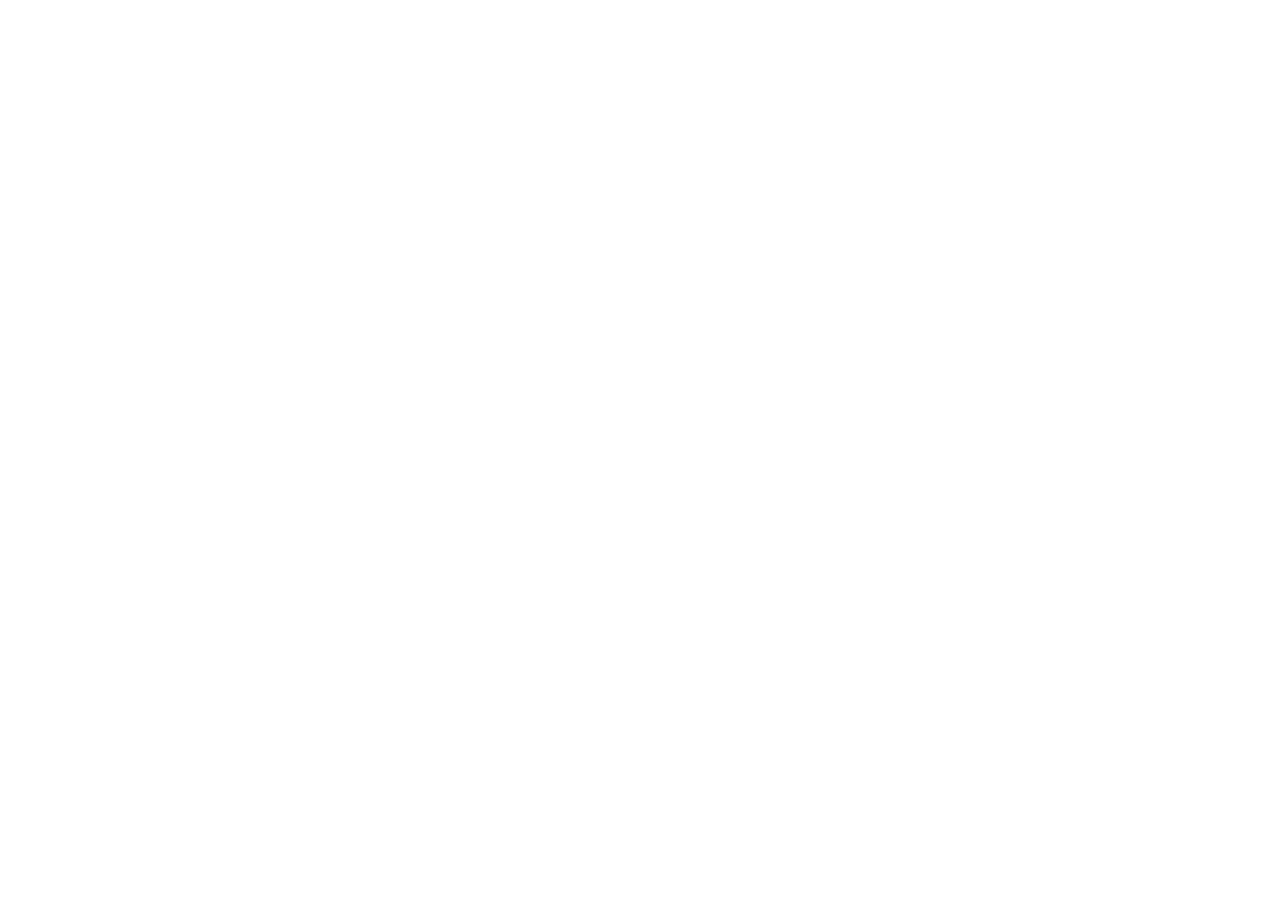
==== about.html @ e8ad6a5b "Init : création du dépôt, arborescence des fichiers et structure HTML de base" ====
<!doctype html>
<html lang="fr">
  <head>
    <meta charset="UTF-8" />
    <meta name="viewport" content="width=device-width, initial-scale=1.0" />
    <title>AfriTalent — Accueil</title>
    <!-- Bootstrap 5 via CDN : feuille de style -->
    <link href="https://cdn.jsdelivr.net/npm/bootstrap@5.3.0/dist/css/bootstrap.min.css" rel="stylesheet" />
    <!-- Votre feuille de style personnelle -->
    <link rel="stylesheet" href="css/style.css" />
  </head>
  <body>
    <!-- Le contenu de la page sera ajoute ici -->
    <!-- Bootstrap 5 via CDN : script JavaScript -->
    <script src="https://cdn.jsdelivr.net/npm/bootstrap@5.3.0/dist/js/bootstrap.bundle.min.js"></script>
    <!-- Votre script JavaScript -->
    <script src="js/main.js"></script>
  </body>
</html>
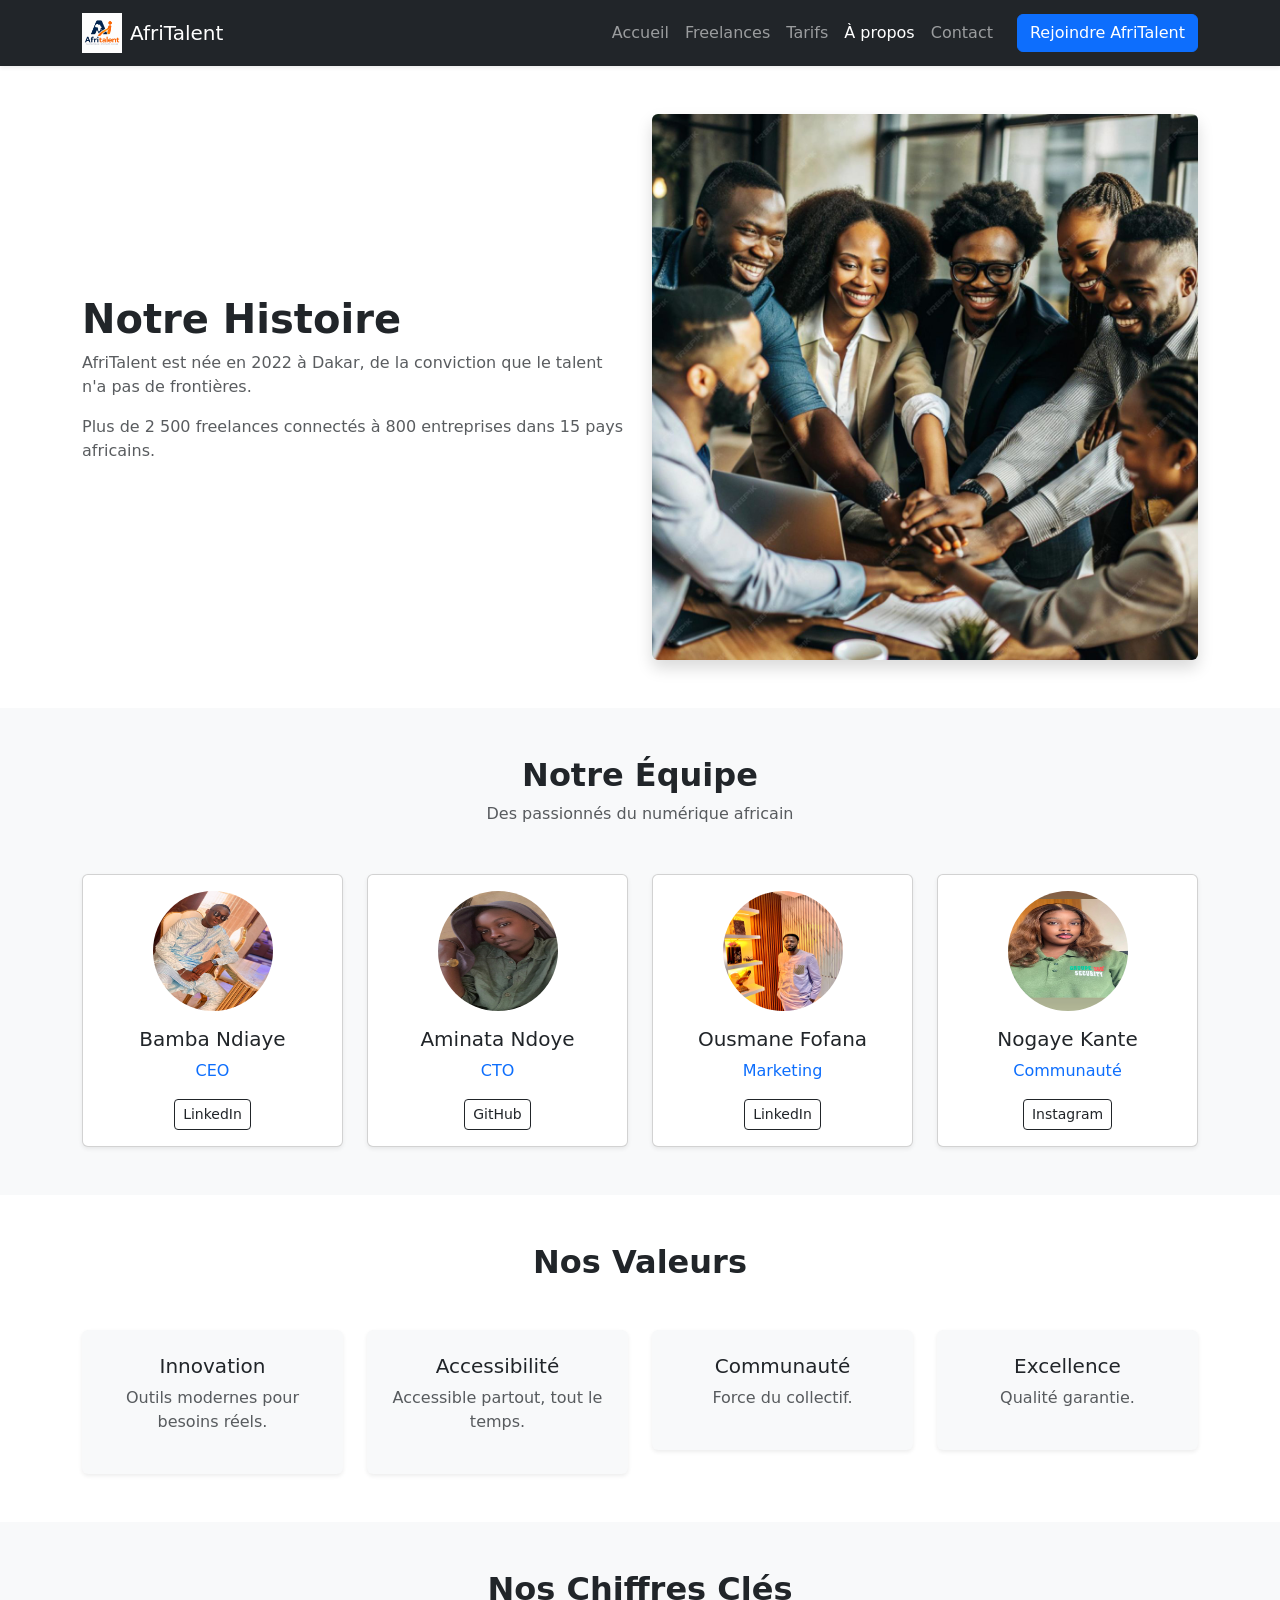
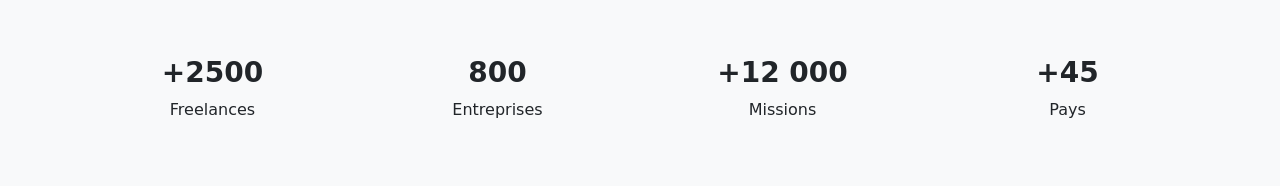
==== commit ac7c7673: "HTML : structure complète des 5 pages avec sections et contenu texte" ====
--- a/about.html
+++ b/about.html
@@ -11,6 +11,174 @@
   </head>
   <body>
     <!-- Le contenu de la page sera ajoute ici -->
+    <header>
+      <nav class="navbar navbar-expand-lg navbar-dark bg-dark shadow-sm">
+        <div class="container">
+          <a class="navbar-brand d-flex align-items-center gap-2" href="index.html">
+            <img src="images/Afritalent1.jpeg" alt="Logo AfriTalent" width="40" height="40" />
+            <span>AfriTalent</span>
+          </a>
+
+          <button class="navbar-toggler" type="button" data-bs-toggle="collapse" data-bs target="#nav">
+            <span class="navbar-toggler-icon"></span>
+          </button>
+
+          <div class="collapse navbar-collapse" id="nav">
+            <ul class="navbar-nav ms-auto mb-2 mb-lg-0">
+              <li class="nav-item"><a class="nav-link" href="index.html">Accueil</a></li>
+              <li class="nav-item"><a class="nav-link" href="freelances.html">Freelances</a></li>
+              <li class="nav-item"><a class="nav-link" href="tarifs.html">Tarifs</a></li>
+              <li class="nav-item"><a class="nav-link active" href="about.html">À propos</a></li>
+              <li class="nav-item"><a class="nav-link" href="contact.html">Contact</a></li>
+            </ul>
+
+            <a href="contact.html" class="btn btn-primary ms-lg-3">Rejoindre AfriTalent</a>
+          </div>
+        </div>
+      </nav>
+    </header>
+
+    <!-- STORY -->
+    <section id="our-story" class="py-5" aria-labelledby="story-title">
+      <div class="container">
+        <div class="row align-items-center">
+          <div class="col-lg-6">
+            <h1 id="story-title" class="fw-bold">Notre Histoire</h1>
+            <p class="text-muted">AfriTalent est née en 2022 à Dakar, de la conviction que le talent n'a pas de frontières.</p>
+            <p class="text-muted">Plus de 2 500 freelances connectés à 800 entreprises dans 15 pays africains.</p>
+          </div>
+
+          <div class="col-lg-6 text-center mt-4 mt-lg-0">
+            <img
+              src="images/Equipe_AfriTalent.jpeg"
+              class="img-fluid rounded shadow"
+              alt="Équipe 
+AfriTalent"
+            />
+          </div>
+        </div>
+      </div>
+    </section>
+
+    <!-- TEAM -->
+    <section id="team" class="py-5 bg-light" aria-labelledby="team-title">
+      <div class="container text-center">
+        <h2 id="team-title" class="fw-bold">Notre Équipe</h2>
+        <p class="text-muted">Des passionnés du numérique africain</p>
+
+        <div class="row g-4 mt-4">
+          <div class="col-md-6 col-lg-3">
+            <article class="card h-100 shadow-sm p-3">
+              <img src="images/Bamba.jpeg" class="rounded-circle mx-auto mb-3" width="120" height="120" />
+              <h5>Bamba Ndiaye</h5>
+              <p class="text-primary">CEO</p>
+              <div>
+                <a href="#" class="btn btn-outline-dark btn-sm">LinkedIn</a>
+              </div>
+            </article>
+          </div>
+
+          <div class="col-md-6 col-lg-3">
+            <article class="card h-100 shadow-sm p-3">
+              <img src="images/Amina.jpeg" class="rounded-circle mx-auto mb-3" width="120" height="120" />
+              <h5>Aminata Ndoye</h5>
+              <p class="text-primary">CTO</p>
+              <div>
+                <a href="#" class="btn btn-outline-dark btn-sm">GitHub</a>
+              </div>
+            </article>
+          </div>
+
+          <div class="col-md-6 col-lg-3">
+            <article class="card h-100 shadow-sm p-3">
+              <img src="images/Ousmane.jpeg" class="rounded-circle mx-auto mb-3" width="120" height="120" />
+              <h5>Ousmane Fofana</h5>
+              <p class="text-primary">Marketing</p>
+              <div>
+                <a href="#" class="btn btn-outline-dark btn-sm">LinkedIn</a>
+              </div>
+            </article>
+          </div>
+
+          <div class="col-md-6 col-lg-3">
+            <article class="card h-100 shadow-sm p-3">
+              <img src="images/Nogaye.jpeg" class="rounded-circle mx-auto mb-3" width="120" height="120" />
+              <h5>Nogaye Kante</h5>
+              <p class="text-primary">Communauté</p>
+              <div>
+                <a href="#" class="btn btn-outline-dark btn-sm">Instagram</a>
+              </div>
+            </article>
+          </div>
+        </div>
+      </div>
+    </section>
+
+    <!-- VALUES -->
+    <section id="values" class="py-5" aria-labelledby="values-title">
+      <div class="container text-center">
+        <h2 id="values-title" class="fw-bold">Nos Valeurs</h2>
+
+        <div class="row g-4 mt-4">
+          <div class="col-md-6 col-lg-3">
+            <div class="p-4 shadow-sm rounded bg-light">
+              <h5>Innovation</h5>
+              <p class="text-muted">Outils modernes pour besoins réels.</p>
+            </div>
+          </div>
+
+          <div class="col-md-6 col-lg-3">
+            <div class="p-4 shadow-sm rounded bg-light">
+              <h5>Accessibilité</h5>
+              <p class="text-muted">Accessible partout, tout le temps.</p>
+            </div>
+          </div>
+
+          <div class="col-md-6 col-lg-3">
+            <div class="p-4 shadow-sm rounded bg-light">
+              <h5>Communauté</h5>
+              <p class="text-muted">Force du collectif.</p>
+            </div>
+          </div>
+
+          <div class="col-md-6 col-lg-3">
+            <div class="p-4 shadow-sm rounded bg-light">
+              <h5>Excellence</h5>
+              <p class="text-muted">Qualité garantie.</p>
+            </div>
+          </div>
+        </div>
+      </div>
+    </section>
+
+    <!-- NUMBERS -->
+    <section id="key-numbers" class="py-5 bg-light" aria-labelledby="numbers-title">
+      <div class="container text-center">
+        <h2 id="numbers-title" class="fw-bold">Nos Chiffres Clés</h2>
+
+        <div class="row g-4 mt-4">
+          <div class="col-md-3">
+            <h3 class="fw-bold counter" data-target="2500">+2500</h3>
+            <p>Freelances</p>
+          </div>
+
+          <div class="col-md-3">
+            <h3 class="fw-bold counter" data-target="800">800</h3>
+            <p>Entreprises</p>
+          </div>
+
+          <div class="col-md-3">
+            <h3 class="fw-bold counter" data-target="12000">+12 000</h3>
+            <p>Missions</p>
+          </div>
+
+          <div class="col-md-3">
+            <h3 class="fw-bold counter" data-target="15">+45</h3>
+            <p>Pays</p>
+          </div>
+        </div>
+      </div>
+    </section>
     <!-- Bootstrap 5 via CDN : script JavaScript -->
     <script src="https://cdn.jsdelivr.net/npm/bootstrap@5.3.0/dist/js/bootstrap.bundle.min.js"></script>
     <!-- Votre script JavaScript -->
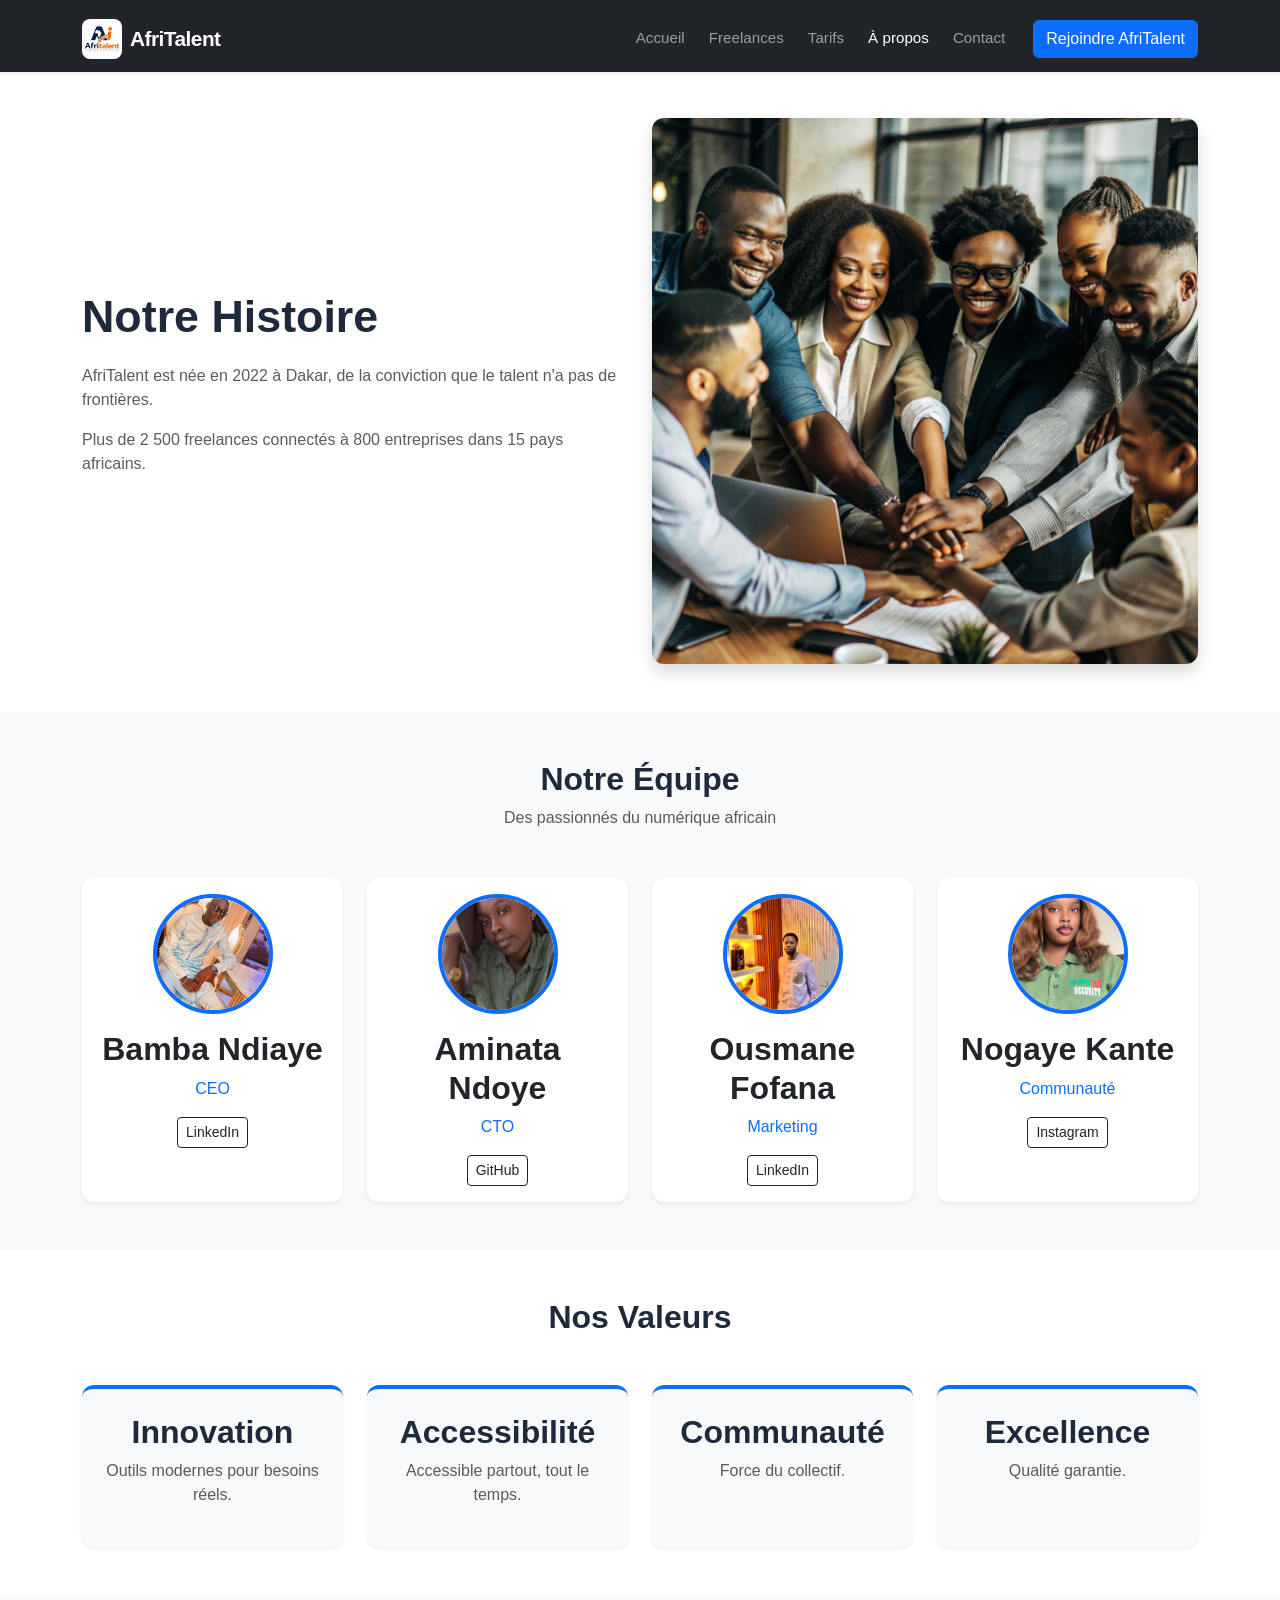
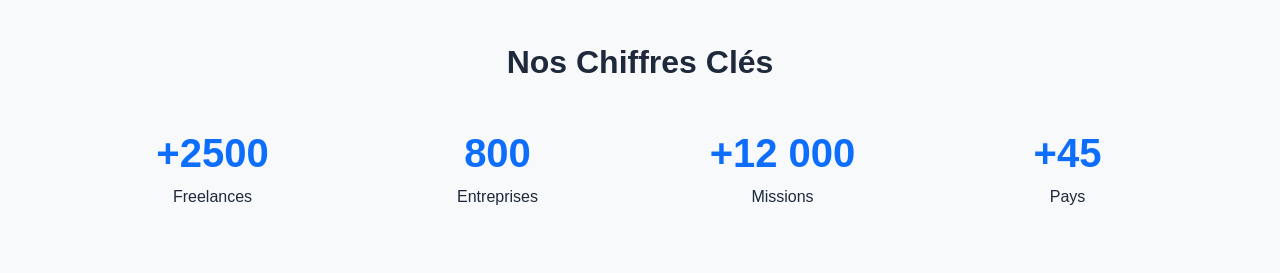
==== commit cbcf932b: ": Finalisation : corrections responsive, optimisation du code et commentaires" ====
--- a/about.html
+++ b/about.html
@@ -3,7 +3,7 @@
   <head>
     <meta charset="UTF-8" />
     <meta name="viewport" content="width=device-width, initial-scale=1.0" />
-    <title>AfriTalent — Accueil</title>
+    <title>AfriTalent — about</title>
     <!-- Bootstrap 5 via CDN : feuille de style -->
     <link href="https://cdn.jsdelivr.net/npm/bootstrap@5.3.0/dist/css/bootstrap.min.css" rel="stylesheet" />
     <!-- Votre feuille de style personnelle -->
@@ -12,14 +12,14 @@
   <body>
     <!-- Le contenu de la page sera ajoute ici -->
     <header>
-      <nav class="navbar navbar-expand-lg navbar-dark bg-dark shadow-sm">
+      <nav class="navbar navbar-expand-lg navbar-dark bg-dark shadow-sm fixed-top">
         <div class="container">
           <a class="navbar-brand d-flex align-items-center gap-2" href="index.html">
             <img src="images/Afritalent1.jpeg" alt="Logo AfriTalent" width="40" height="40" />
             <span>AfriTalent</span>
           </a>
 
-          <button class="navbar-toggler" type="button" data-bs-toggle="collapse" data-bs target="#nav">
+          <button class="navbar-toggler" type="button" data-bs-toggle="collapse" data-bs-target="#nav">
             <span class="navbar-toggler-icon"></span>
           </button>
 
@@ -69,8 +69,8 @@
         <div class="row g-4 mt-4">
           <div class="col-md-6 col-lg-3">
             <article class="card h-100 shadow-sm p-3">
-              <img src="images/Bamba.jpeg" class="rounded-circle mx-auto mb-3" width="120" height="120" />
-              <h5>Bamba Ndiaye</h5>
+              <img src="images/Bamba.jpeg" class="rounded-circle mx-auto mb-3" width="120" height="120" alt="Photo Bamba" />
+              <h2>Bamba Ndiaye</h2>
               <p class="text-primary">CEO</p>
               <div>
                 <a href="#" class="btn btn-outline-dark btn-sm">LinkedIn</a>
@@ -80,8 +80,8 @@
 
           <div class="col-md-6 col-lg-3">
             <article class="card h-100 shadow-sm p-3">
-              <img src="images/Amina.jpeg" class="rounded-circle mx-auto mb-3" width="120" height="120" />
-              <h5>Aminata Ndoye</h5>
+              <img src="images/Amina.jpeg" class="rounded-circle mx-auto mb-3" width="120" height="120" alt="Photo Amina" />
+              <h2>Aminata Ndoye</h2>
               <p class="text-primary">CTO</p>
               <div>
                 <a href="#" class="btn btn-outline-dark btn-sm">GitHub</a>
@@ -91,8 +91,8 @@
 
           <div class="col-md-6 col-lg-3">
             <article class="card h-100 shadow-sm p-3">
-              <img src="images/Ousmane.jpeg" class="rounded-circle mx-auto mb-3" width="120" height="120" />
-              <h5>Ousmane Fofana</h5>
+              <img src="images/Ousmane.jpeg" class="rounded-circle mx-auto mb-3" width="120" height="120" alt="Photo Ousmane" />
+              <h2>Ousmane Fofana</h2>
               <p class="text-primary">Marketing</p>
               <div>
                 <a href="#" class="btn btn-outline-dark btn-sm">LinkedIn</a>
@@ -102,8 +102,8 @@
 
           <div class="col-md-6 col-lg-3">
             <article class="card h-100 shadow-sm p-3">
-              <img src="images/Nogaye.jpeg" class="rounded-circle mx-auto mb-3" width="120" height="120" />
-              <h5>Nogaye Kante</h5>
+              <img src="images/Nogaye.jpeg" class="rounded-circle mx-auto mb-3" width="120" height="120" alt="Photo Nogaye" />
+              <h2>Nogaye Kante</h2>
               <p class="text-primary">Communauté</p>
               <div>
                 <a href="#" class="btn btn-outline-dark btn-sm">Instagram</a>
@@ -122,28 +122,28 @@
         <div class="row g-4 mt-4">
           <div class="col-md-6 col-lg-3">
             <div class="p-4 shadow-sm rounded bg-light">
-              <h5>Innovation</h5>
+              <h2>Innovation</h2>
               <p class="text-muted">Outils modernes pour besoins réels.</p>
             </div>
           </div>
 
           <div class="col-md-6 col-lg-3">
             <div class="p-4 shadow-sm rounded bg-light">
-              <h5>Accessibilité</h5>
+              <h2>Accessibilité</h2>
               <p class="text-muted">Accessible partout, tout le temps.</p>
             </div>
           </div>
 
           <div class="col-md-6 col-lg-3">
             <div class="p-4 shadow-sm rounded bg-light">
-              <h5>Communauté</h5>
+              <h2>Communauté</h2>
               <p class="text-muted">Force du collectif.</p>
             </div>
           </div>
 
           <div class="col-md-6 col-lg-3">
             <div class="p-4 shadow-sm rounded bg-light">
-              <h5>Excellence</h5>
+              <h2>Excellence</h2>
               <p class="text-muted">Qualité garantie.</p>
             </div>
           </div>
--- a/css/style.css
+++ b/css/style.css
@@ -0,0 +1,869 @@
+:root {
+  --couleur-primaire: #0d6efd;
+  --couleur-secondaire: #0a58ca;
+  --couleur-accent: #60a5fa;
+  --couleur-texte: #1e293b;
+  --couleur-texte-clair: #6c757d;
+  --couleur-fond: #ffffff;
+  --couleur-fond-section: #f8f9fa;
+  --couleur-dark: #212529;
+  --couleur-succes: #198754;
+  --couleur-erreur: #dc3545;
+  /* Typographie */
+  --font-titre: "Syne", "Arial Black", sans-serif;
+  --font-corps: "Inter", Arial, sans-serif;
+  --espacement-sm: 1rem;
+  --espacement-md: 2rem;
+  --espacement-lg: 4rem;
+  --rayon: 12px;
+  --rayon-sm: 8px;
+  --ombre: 0 4px 20px rgba(0, 0, 0, 0.08);
+  --ombre-hover: 0 8px 30px rgba(13, 110, 253, 0.25);
+  --transition: all 0.3s ease;
+}
+*,
+*::before *::after {
+  box-sizing: border-box;
+  margin: 0;
+  padding: 0;
+}
+html {
+  scroll-behavior: smooth;
+}
+body {
+  font-family: var(--font-corps);
+  color: var(--couleur-texte);
+  background: var(--couleur-fond);
+  line-height: 1, 7;
+  transition:
+    background-color 0.3s ease,
+    color 0.3s ease;
+  padding-top: 70px;
+}
+a {
+  transition: var(--transition);
+}
+h1,
+h2,
+h3,
+h4,
+h5 {
+  font-family: var(--font-titre);
+  font-weight: 800 !important;
+}
+.display-5 {
+  font-family: var(--font-titre);
+  font-weight: 800 !important;
+}
+.navbar {
+  font-family: var(--font-corps);
+  font-weight: 500;
+  padding-top: 0.85rem;
+  transition: var(--transition);
+}
+/* Style au scroll — classe ajoutée par JavaScript */
+.navbar.scrolled {
+  box-shadow: 0 4px 20px rgba(0, 0, 0, 0.3) !important;
+  padding-top: 0.5rem;
+  padding-bottom: 0.5rem;
+}
+.navbar-brand {
+  font-family: var(--font-titre);
+  font-size: 1.3rem;
+  font-weight: 800;
+  letter-spacing: -0.5px;
+}
+.navbar-brand img {
+  border-radius: var(--rayon-sm);
+  object-fit: cover;
+}
+.nav-link {
+  font-size: 0.95rem;
+  padding: 0.4rem 0.75rem !important;
+  border-radius: var(--rayon-sm);
+  transition: var(--transition);
+}
+.nav-link:hover {
+  background-color: rgba(255, 255, 255, 0.1);
+}
+main {
+  padding-top: 70px;
+}
+/* APRÈS — hero avec image de fond + linear-gradient */
+#hero {
+  padding-top: 5rem;
+  padding-bottom: 5rem;
+  position: relative;
+  /* Image de fond depuis une URL + gradient par dessus */
+  background-image:
+    linear-gradient(rgba(0, 0, 0, 0.5) 0%, rgba(0, 0, 0, 0.5) 100%),
+    url("https://images.unsplash.com/photo-1522202176988-66273c2fd55f?w=1400");
+  background-size: cover;
+  background-position: center;
+  background-repeat: no-repeat;
+  background-attachment: fixed;
+}
+/* Le texte du hero devient blanc sur l'image */
+
+#hero h1 {
+  color: #ffffff !important;
+  font-size: clamp(1.8rem, 4vw, 3rem);
+  margin-bottom: 1rem;
+}
+#hero h2 {
+  font-family: var(--font-corps);
+  font-weight: 400;
+  font-size: 1.1rem;
+  color: rgba(255, 255, 255, 0.85) !important;
+}
+/* Stats sur fond blanc semi-transparent */
+
+#stats-section {
+  background-color: rgba(255, 255, 255, 0.15) !important;
+  backdrop-filter: blur(10px); /* Effet verre dépoli */
+  border-radius: var(--rayon);
+  padding: 2rem;
+  margin-top: 2rem;
+  border: 1px solid rgba(255, 255, 255, 0.2);
+}
+#stats-section .counter {
+  font-family: var(--font-titre);
+  font-size: 2.5rem;
+  font-weight: 800;
+  color: #ffffff;
+  display: block;
+}
+#stats-section p {
+  color: rgba(255, 255, 255, 0.85);
+  font-size: 0.95rem;
+  margin-top: 0.25rem;
+}
+/*  SECTION COMMENT ÇA MARCHE  */
+
+#how-it-works {
+  background-color: var(--couleur-fond);
+}
+#how-it-works .card {
+  border: none;
+  border-radius: var(--rayon);
+  transition: var(--transition);
+  border-top: 4px solid var(--couleur-primaire);
+}
+#how-it-works .card:hover {
+  transform: translateY(-6px);
+  box-shadow: var(--ombre-hover) !important;
+}
+#how-it-works .card-body {
+  padding: 2rem 1.5rem;
+}
+#how-it-works .card-body span.text-primary {
+  font-family: var(--font-titre);
+  font-size: 2rem;
+  display: block;
+  margin-bottom: 0.75rem;
+}
+#how-it-works h5 {
+  font-family: var(--font-titre);
+  font-size: 1.1rem;
+  margin-bottom: 0.5rem;
+}
+/* SECTION CATÉGORIES */
+
+#categories .bg-white {
+  border-radius: var(--rayon) !important;
+  transition: var(--transition);
+  cursor: pointer;
+  border: 2px solid transparent;
+}
+#categories .bg-white:hover {
+  transform: translateY(-6px);
+  box-shadow: var(--ombre-hover) !important;
+  border-color: var(--couleur-primaire);
+}
+#categories h5 {
+  font-family: var(--font-titre);
+  font-size: 1rem;
+  margin-bottom: 0.5rem;
+  color: var(--couleur-texte);
+}
+#categories p {
+  color: var(--couleur-texte-clair);
+  font-size: 0.9rem;
+  margin: 0;
+}
+/* SECTION TÉMOIGNAGES */
+
+#testimonials {
+  background-color: var(--couleur-fond-section);
+}
+#testimonials .card {
+  border: none;
+  border-radius: var(--rayon);
+  transition: var(--transition);
+  text-align: center;
+}
+#testimonials .card:hover {
+  transform: translateY(-4px);
+  box-shadow: var(--ombre-hover) !important;
+}
+#testimonials img {
+  object-fit: cover;
+  border: 3px solid var(--couleur-primaire);
+}
+#testimonials p {
+  font-style: italic;
+  color: var(--couleur-texte-clair);
+  font-size: 0.95rem;
+  margin-bottom: 0.75rem;
+}
+#testimonials strong {
+  color: var(--couleur-texte);
+  font-family: var(--font-titre);
+}
+/* SECTION CTA*/
+
+#cta-section {
+  background: linear-gradient(135deg, #1e3a5f 0%, #0d6efd 100%) !important;
+}
+#cta-section h2 {
+  font-size: clamp(1.5rem, 3vw, 2.2rem);
+  margin-bottom: 1rem;
+}
+#cta-section p {
+  color: rgba(255, 255, 255, 0.85);
+  font-size: 1.05rem;
+}
+#cta-section .btn:hover {
+  transform: translateY(-2px);
+  box-shadow: 0 8px 20px rgba(0, 0, 0, 0.3);
+}
+/*  FOOTER */
+
+footer.bg-black {
+  background-color: #0a0a0a !important;
+}
+footer h5 {
+  font-family: var(--font-titre);
+  font-size: 1rem;
+  margin-bottom: 1rem;
+  color: #ffffff;
+}
+footer p {
+  color: rgba(255, 255, 255, 0.6);
+  font-size: 0.9rem;
+  line-height: 2;
+}
+footer a.text-white {
+  color: rgba(255, 255, 255, 0.6) !important;
+  font-size: 0.9rem;
+  line-height: 2.2;
+  text-decoration: none;
+}
+footer a.text-white:hover {
+  color: var(--couleur-accent) !important;
+  padding-left: 4px;
+}
+footer img {
+  border-radius: var(--rayon-sm);
+  margin-bottom: 0.5rem;
+}
+footer .border-light {
+  border-color: rgba(255, 255, 255, 0.1) !important;
+  margin: 2rem 0 1.5rem;
+}
+/*  BOUTON RETOUR EN HAUT — #backToTop */
+
+#backToTop {
+  display: none;
+  width: 48px;
+  height: 48px;
+  border-radius: 50% !important;
+  font-size: 1.2rem;
+  font-weight: bold;
+  z-index: 9999;
+  transition: var(--transition);
+  box-shadow: var(--ombre);
+}
+#backToTop:hover {
+  transform: translateY(-3px);
+  box-shadow: var(--ombre-hover);
+}
+
+/*  PAGE FREELANCES */
+
+#filters {
+  background-color: var(--couleur-fond);
+  border-bottom: 1px solid rgba(0, 0, 0, 0.08);
+}
+
+.filter-btn {
+  border-radius: 50px !important;
+  font-weight: 600;
+  font-size: 0.85rem;
+  transition: var(--transition);
+}
+
+.freelance-card {
+  border: none !important;
+  border-radius: var(--rayon) !important;
+  transition: var(--transition);
+}
+
+.freelance-card:hover {
+  transform: translateY(-6px);
+  box-shadow: var(--ombre-hover) !important;
+}
+.freelance-card img {
+  object-fit: cover;
+  border: 3px solid var(--couleur-accent);
+}
+.freelance-card .card-title {
+  font-family: var(--font-titre);
+  font-size: 1.1rem;
+}
+/* Carte masquée par le filtre JavaScript */
+
+.freelance-card.hidden {
+  display: none !important;
+}
+/*  PAGE TARIFS */
+
+#pricing-plans .card {
+  border-radius: var(--rayon) !important;
+  transition: var(--transition);
+  overflow: visible;
+}
+#pricing-plans .card:hover {
+  transform: translateY(-6px);
+  box-shadow: var(--ombre-hover) !important;
+}
+#pricing-plans .col-md-4:nth-child(2) .card {
+  transform: scale(1.04);
+  box-shadow: var(--ombre-hover) !important;
+}
+#pricing-plans .col-md-4:nth-child(2) .card:hover {
+  transform: scale(1.04) translateY(-6px);
+}
+#pricing-plans .display-6 {
+  font-family: var(--font-titre);
+  font-weight: 800;
+}
+#pricing-plans .list-unstyled li {
+  padding: 0.4rem 0;
+  border-bottom: 1px solid rgba(0, 0, 0, 0.05);
+  font-size: 0.95rem;
+  color: var(--couleur-texte-clair);
+}
+#pricing-plans .badge {
+  font-size: 0.8rem;
+  padding: 0.4rem 1rem;
+  border-radius: 50px;
+  top: -14px !important;
+}
+/* Accordion FAQ */
+
+.accordion-button {
+  font-family: var(--font-corps);
+  font-weight: 600;
+  color: var(--couleur-texte);
+}
+.accordion-button:not(.collapsed) {
+  color: var(--couleur-primaire);
+  background-color: rgba(13, 110, 253, 0.06);
+}
+.accordion-button:focus {
+  box-shadow: 0 0 0 3px rgba(13, 110, 253, 0.2);
+}
+.accordion-item {
+  border-radius: var(--rayon-sm) !important;
+  margin-bottom: 0.5rem;
+  overflow: hidden;
+}
+/* PAGE ABOUT */
+
+#our-story img {
+  border-radius: var(--rayon) !important;
+}
+#our-story h1 {
+  font-size: clamp(1.8rem, 4vw, 2.8rem);
+  margin-bottom: 1.25rem;
+}
+#team .card {
+  border: none;
+  border-radius: var(--rayon) !important;
+  transition: var(--transition);
+  text-align: center;
+}
+#team .card:hover {
+  transform: translateY(-4px);
+  box-shadow: var(--ombre-hover) !important;
+}
+#team img {
+  object-fit: cover;
+  border: 4px solid var(--couleur-primaire);
+}
+#team h5 {
+  font-family: var(--font-titre);
+  margin-bottom: 0.25rem;
+}
+#values .col-md-6 > div,
+#values .col-lg-3 > div {
+  border-radius: var(--rayon) !important;
+  transition: var(--transition);
+  border-top: 4px solid var(--couleur-primaire);
+  height: 100%;
+}
+#values .col-md-6 > div:hover,
+#values .col-lg-3 > div:hover {
+  transform: translateY(-4px);
+  box-shadow: var(--ombre-hover) !important;
+}
+#values h5 {
+  font-family: var(--font-titre);
+  margin-bottom: 0.5rem;
+  color: var(--couleur-texte);
+}
+#key-numbers .counter {
+  font-family: var(--font-titre);
+  font-size: 2.5rem;
+  font-weight: 800;
+  color: var(--couleur-primaire);
+  display: block;
+}
+/*  PAGE CONTACT */
+
+#contactForm .form-control,
+#contactForm .form-select {
+  border-radius: var(--rayon-sm);
+  border: 2px solid #e2e8f0;
+  font-family: var(--font-corps);
+  font-size: 0.95rem;
+  padding: 0.7rem 1rem;
+  transition: var(--transition);
+}
+#contactForm .form-control:focus,
+#contactForm .form-select:focus {
+  border-color: var(--couleur-primaire);
+  box-shadow: 0 0 0 3px rgba(13, 110, 253, 0.15);
+}
+#contactForm .form-control.is-valid {
+  border-color: var(--couleur-succes);
+}
+#contactForm .form-control.is-invalid,
+#contactForm .form-select.is-invalid {
+  border-color: var(--couleur-erreur);
+}
+#contactForm .btn[type="submit"] {
+  font-weight: 700;
+  padding: 0.8rem;
+  border-radius: var(--rayon-sm);
+  font-size: 1rem;
+  transition: var(--transition);
+}
+#contactForm .btn[type="submit"]:hover {
+  transform: translateY(-2px);
+  box-shadow: var(--ombre-hover);
+}
+#contact-section aside {
+  border-radius: var(--rayon) !important;
+}
+#contact-section iframe {
+  border-radius: var(--rayon);
+  display: block;
+}
+/*  ANIMATIONS AU SCROLL */
+
+.fade-in {
+  opacity: 0;
+  transform: translateY(30px);
+  transition:
+    opacity 0.6s ease,
+    transform 0.6s ease;
+}
+
+.fade-in.visible {
+  opacity: 1;
+  transform: translateY(0);
+}
+
+/* RESPONSIVE*/
+
+/* TABLETTE — 768px */
+@media (max-width: 768px) {
+  #hero {
+    text-align: center;
+  }
+
+  #hero .d-flex {
+    justify-content: center;
+  }
+
+  #stats-section .counter {
+    font-size: 2rem;
+  }
+
+  #pricing-plans .col-md-4:nth-child(2) .card {
+    transform: scale(1);
+  }
+
+  footer h5 {
+    margin-top: 1rem;
+  }
+}
+
+/* MOBILE — 480px */
+@media (max-width: 480px) {
+  h1 {
+    font-size: 1.7rem;
+  }
+  h2 {
+    font-size: 1.3rem;
+  }
+  #hero,
+  #hero * {
+    opacity: 1 !important;
+    transform: none !important;
+    visibility: visible !important;
+  }
+
+  #hero .col-lg-6 {
+    display: block !important;
+    width: 100% !important;
+    height: auto !important;
+    overflow: visible !important;
+  }
+
+  #stats-section {
+    padding: 1rem;
+  }
+
+  #stats-section .counter {
+    font-size: 1.8rem;
+  }
+  .filter-btn {
+    font-size: 0.78rem;
+    padding: 0.4rem 0.8rem;
+  }
+  #backToTop {
+    width: 40px;
+    height: 40px;
+    font-size: 1rem;
+  }
+}
+/* BENTO GRID "Comment ça marche*/
+
+#how-it-works .row {
+  display: flex !important;
+  flex-wrap: wrap;
+  gap: 1.5rem;
+}
+
+#how-it-works .row > div {
+  flex: 1 1 200px;
+  min-width: 0;
+}
+
+#how-it-works .row > div:nth-child(1) {
+  flex: 2 1 300px;
+}
+
+#how-it-works .row > div:nth-child(4) {
+  flex: 2 1 300px;
+}
+
+/* Style des cartes */
+#how-it-works .card {
+  border: none;
+  border-radius: var(--rayon);
+  transition: var(--transition);
+  border-top: 4px solid var(--couleur-primaire);
+  height: 100%;
+}
+
+#how-it-works .card:hover {
+  transform: translateY(-6px);
+  box-shadow: var(--ombre-hover) !important;
+}
+
+#how-it-works .card-body span.text-primary {
+  font-family: var(--font-titre);
+  font-size: 2.5rem;
+  font-weight: 800;
+  display: block;
+  margin-bottom: 0.5rem;
+  opacity: 0.4;
+}
+
+/* Mobile */
+@media (max-width: 576px) {
+  #how-it-works .row > div,
+  #how-it-works .row > div:nth-child(1),
+  #how-it-works .row > div:nth-child(4) {
+    flex: 1 1 100%;
+  }
+}
+
+/* EFFETS HOVER CATÉGORIES */
+
+#categories .bg-white {
+  border-radius: var(--rayon) !important;
+  transition: var(--transition);
+  cursor: pointer;
+  border: 2px solid transparent;
+  position: relative;
+  overflow: hidden;
+}
+
+/* Ligne bleue animée en bas au hover */
+
+#categories .bg-white::after {
+  content: "";
+  position: absolute;
+  bottom: 0;
+  left: 0;
+  width: 0%;
+  height: 3px;
+  background-color: var(--couleur-primaire);
+  transition: width 0.3s ease;
+}
+
+#categories .bg-white:hover::after {
+  width: 100%;
+}
+
+#categories .bg-white:hover {
+  transform: translateY(-6px);
+  box-shadow: var(--ombre-hover) !important;
+  border-color: var(--couleur-primaire);
+}
+
+/*RESPONSIVE BENTO GRID */
+
+@media (max-width: 768px) {
+  #how-it-works .row {
+    grid-template-columns: repeat(2, 1fr) !important;
+  }
+
+  #how-it-works .row > div:nth-child(1),
+  #how-it-works .row > div:nth-child(4) {
+    grid-column: span 1;
+  }
+
+  #how-it-works .row > div:nth-child(4) {
+    grid-column-start: auto;
+  }
+}
+
+/* Mobile — 1 colonne */
+@media (max-width: 480px) {
+  #how-it-works .row {
+    grid-template-columns: 1fr !important;
+  }
+
+  #how-it-works .row > div {
+    grid-column: span 1 !important;
+    grid-column-start: auto !important;
+  }
+}
+/* Bouton "Je cherche un Freelance" */
+
+#hero .btn-outline-dark {
+  border-color: #ffffff !important;
+  color: #ffffff !important;
+  background-color: transparent !important;
+}
+
+#hero .btn-outline-dark:hover {
+  background-color: #ffffff !important;
+  color: var(--couleur-primaire) !important;
+  transform: translateY(-2px);
+}
+/* FILTRES FREELANCES — Tous les boutons de filtre*/
+
+.filter-btn {
+  border-radius: 50px !important;
+  font-weight: 600;
+  font-size: 0.9rem;
+  padding: 0.5rem 1.25rem;
+  transition: var(--transition);
+  border: 2px solid var(--couleur-dark) !important;
+  color: var(--couleur-dark) !important;
+  background-color: transparent !important;
+}
+
+/* Bouton actif (sélectionné) */
+.filter-btn.active,
+.filter-btn:hover {
+  background-color: var(--couleur-primaire) !important;
+  border-color: var(--couleur-primaire) !important;
+  color: #ffffff !important;
+  transform: translateY(-2px);
+  box-shadow: var(--ombre-hover);
+}
+/* COMMIT 5 — RESPONSIVE DESIGN */
+
+/* TABLETTE — 768px */
+@media (max-width: 768px) {
+  /* Navbar — liens cachés, hamburger visible */
+  .navbar-nav {
+    margin-top: 1rem;
+    text-align: center;
+  }
+
+  /* Hero — tout centré */
+  #hero {
+    text-align: center;
+    background-attachment: scroll; /* Parallaxe désactivé sur mobile */
+  }
+
+  #hero .d-flex {
+    justify-content: center;
+  }
+
+  #hero .col-lg-6:last-child {
+    display: none; /* Cache l'image sur tablette */
+  }
+
+  /* Stats — 1 colonne */
+  #stats-section .col-md-4 {
+    margin-bottom: 1rem;
+  }
+
+  /* Bento Grid — 2 colonnes */
+  #how-it-works .row > div,
+  #how-it-works .row > div:nth-child(1),
+  #how-it-works .row > div:nth-child(4) {
+    flex: 1 1 45%;
+  }
+
+  /* Catégories — 2 colonnes */
+  #categories .col-md-4 {
+    width: 50%;
+  }
+
+  /* Témoignages — 1 colonne */
+  #testimonials .col-md-4 {
+    width: 100%;
+  }
+
+  /* Tarifs — 1 colonne */
+  #pricing-plans .col-md-4 {
+    width: 100%;
+    margin-bottom: 1.5rem;
+  }
+
+  #pricing-plans .col-md-4:nth-child(2) .card {
+    transform: scale(1);
+  }
+
+  /* Équipe — 2 colonnes */
+  #team .col-lg-3 {
+    width: 50%;
+  }
+
+  /* Valeurs — 2 colonnes */
+  #values .col-lg-3 {
+    width: 50%;
+  }
+
+  /* Footer — 2 colonnes */
+  footer .col-md-3 {
+    width: 50%;
+  }
+
+  /* Contact — 1 colonne */
+  #contact-section .col-lg-7,
+  #contact-section .col-lg-5 {
+    width: 100%;
+  }
+}
+
+/* MOBILE — 375px */
+@media (max-width: 480px) {
+  /* Typographie réduite */
+  h1 {
+    font-size: 1.6rem !important;
+  }
+  h2 {
+    font-size: 1.3rem !important;
+  }
+  h3 {
+    font-size: 1rem !important;
+  }
+
+  /* Hero */
+  #hero {
+    padding-top: 2rem;
+    padding-bottom: 2rem;
+  }
+
+  #hero .btn {
+    width: 100%;
+    margin-bottom: 0.5rem;
+  }
+
+  #hero .d-flex {
+    flex-direction: column;
+  }
+
+  /* Stats — 1 colonne */
+  #stats-section .col-md-4 {
+    width: 100%;
+  }
+
+  #stats-section .counter {
+    font-size: 1.8rem;
+  }
+
+  /* Bento Grid — 1 colonne */
+  #how-it-works .row > div,
+  #how-it-works .row > div:nth-child(1),
+  #how-it-works .row > div:nth-child(4) {
+    flex: 1 1 100%;
+  }
+
+  /* Catégories — 1 colonne */
+  #categories .col-md-4 {
+    width: 100%;
+  }
+
+  /* Filtres freelances */
+  .filter-btn {
+    font-size: 0.75rem;
+    padding: 0.35rem 0.75rem;
+  }
+
+  /* Freelances — 1 colonne */
+  #freelances-grid .col-md-6,
+  #freelances-grid .col-lg-4 {
+    width: 100%;
+  }
+
+  /* Tarifs — 1 colonne */
+  #pricing-plans .col-md-4 {
+    width: 100%;
+  }
+
+  /* Équipe — 1 colonne */
+  #team .col-md-6,
+  #team .col-lg-3 {
+    width: 100%;
+  }
+
+  /* Valeurs — 1 colonne */
+  #values .col-md-6,
+  #values .col-lg-3 {
+    width: 100%;
+  }
+
+  /* Chiffres clés */
+  #key-numbers .col-md-3 {
+    width: 50%;
+    margin-bottom: 1rem;
+  }
+
+  /* Footer — 1 colonne */
+  footer .col-md-3 {
+    width: 100%;
+  }
+}
